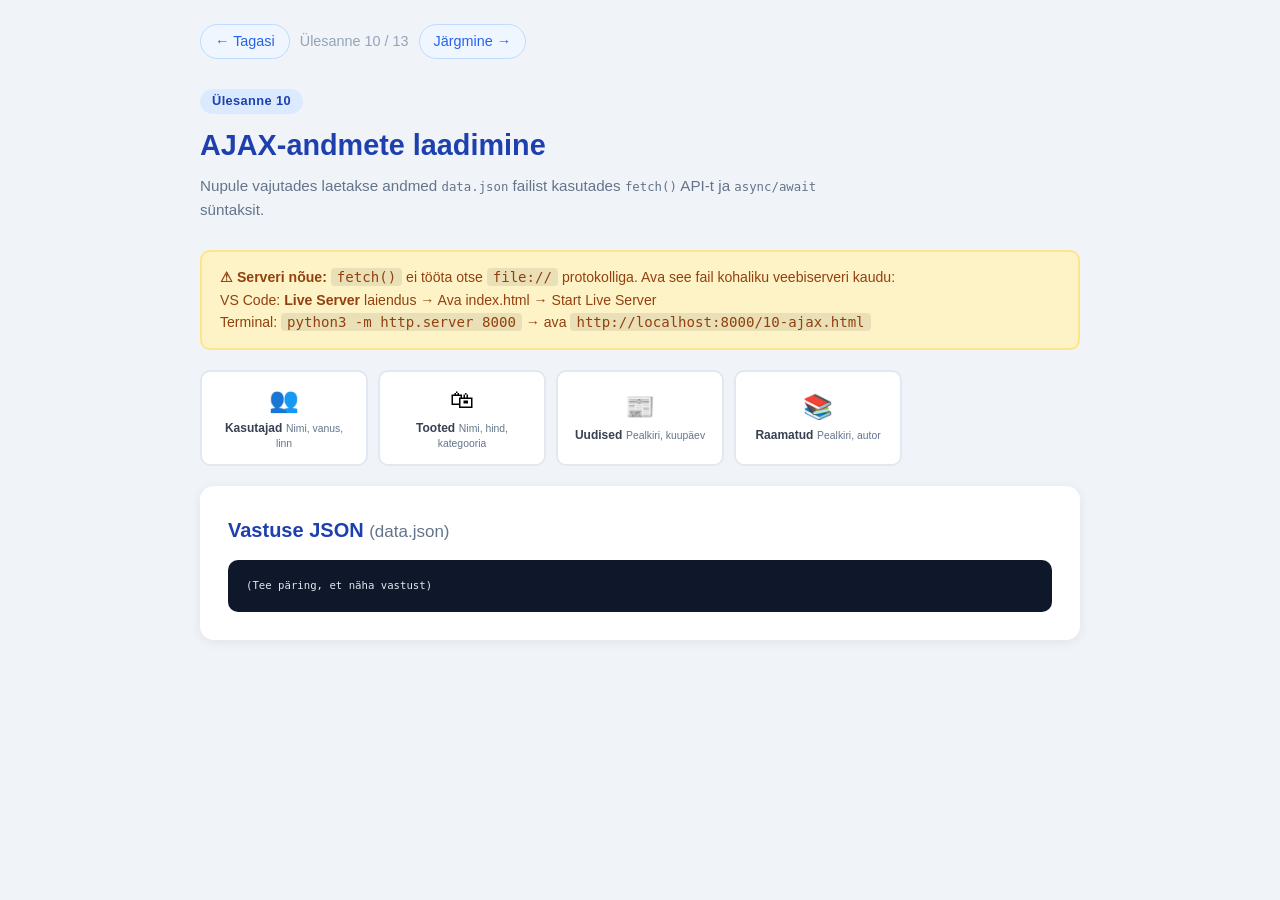
==== 10-ajax.html @ b6356fff "TAK25 JavaScript ülesanded 1-13" ====
<!DOCTYPE html>
<html lang="et">
<head>
    <meta charset="UTF-8">
    <meta name="viewport" content="width=device-width, initial-scale=1.0">
    <title>Ülesanne 10 – AJAX-andmete laadimine</title>
    <link rel="stylesheet" href="style.css">
    <style>
        .andme-nupud {
            display: grid;
            grid-template-columns: repeat(auto-fill, minmax(160px, 1fr));
            gap: 10px;
            margin-bottom: 20px;
        }

        .andme-nupp {
            padding: 14px 16px;
            border: 2px solid #e2e8f0;
            border-radius: 10px;
            background: white;
            cursor: pointer;
            text-align: center;
            transition: all 0.2s;
            font-family: inherit;
        }

        .andme-nupp:hover {
            border-color: #2563eb;
            background: #eff6ff;
        }

        .andme-nupp.aktiivne {
            border-color: #2563eb;
            background: #dbeafe;
        }

        .andme-nupp .nupp-ikoon { font-size: 1.8em; display: block; margin-bottom: 6px; }
        .andme-nupp .nupp-tekst { font-weight: 600; font-size: 0.9em; color: #374151; }
        .andme-nupp .nupp-kirje { font-size: 0.78em; color: #64748b; margin-top: 3px; }

        .laadimine {
            display: flex;
            align-items: center;
            gap: 12px;
            padding: 20px;
            color: #64748b;
            font-size: 0.95em;
        }

        .spinner {
            width: 24px;
            height: 24px;
            border: 3px solid #e2e8f0;
            border-top-color: #2563eb;
            border-radius: 50%;
            animation: spin 0.8s linear infinite;
        }

        @keyframes spin { to { transform: rotate(360deg); } }

        .info-päis {
            display: flex;
            align-items: center;
            justify-content: space-between;
            margin-bottom: 14px;
        }

        .server-märkus {
            background: #fef3c7;
            border: 2px solid #fde68a;
            border-radius: 10px;
            padding: 14px 18px;
            margin-bottom: 20px;
            font-size: 0.88em;
            color: #92400e;
        }

        .server-märkus code {
            background: rgba(0,0,0,0.08);
            padding: 1px 6px;
            border-radius: 4px;
            font-family: 'Consolas', monospace;
        }
    </style>
</head>
<body>
<div class="container">

    <nav class="nav">
        <a href="index.html">← Tagasi</a>
        <span>Ülesanne 10 / 13</span>
        <a href="11-otsing.html">Järgmine →</a>
    </nav>

    <span class="badge">Ülesanne 10</span>
    <h1>AJAX-andmete laadimine</h1>
    <p class="subtitle">
        Nupule vajutades laetakse andmed <code>data.json</code> failist kasutades
        <code>fetch()</code> API-t ja <code>async/await</code> süntaksit.
    </p>

    <div class="server-märkus">
        <strong>⚠ Serveri nõue:</strong> <code>fetch()</code> ei tööta otse <code>file://</code> protokolliga.
        Ava see fail kohaliku veebiserveri kaudu:<br>
        VS Code: <strong>Live Server</strong> laiendus → Ava index.html → Start Live Server<br>
        Terminal: <code>python3 -m http.server 8000</code> → ava <code>http://localhost:8000/10-ajax.html</code>
    </div>

    <!-- Andmete tüübi valik -->
    <div class="andme-nupud">
        <button class="andme-nupp" onclick="laadAndmed('kasutajad', this)">
            <span class="nupp-ikoon">👥</span>
            <span class="nupp-tekst">Kasutajad</span>
            <span class="nupp-kirje">Nimi, vanus, linn</span>
        </button>
        <button class="andme-nupp" onclick="laadAndmed('tooted', this)">
            <span class="nupp-ikoon">🛍</span>
            <span class="nupp-tekst">Tooted</span>
            <span class="nupp-kirje">Nimi, hind, kategooria</span>
        </button>
        <button class="andme-nupp" onclick="laadAndmed('uudised', this)">
            <span class="nupp-ikoon">📰</span>
            <span class="nupp-tekst">Uudised</span>
            <span class="nupp-kirje">Pealkiri, kuupäev</span>
        </button>
        <button class="andme-nupp" onclick="laadAndmed('raamatud', this)">
            <span class="nupp-ikoon">📚</span>
            <span class="nupp-tekst">Raamatud</span>
            <span class="nupp-kirje">Pealkiri, autor</span>
        </button>
    </div>

    <!-- Tulemuste kaart -->
    <div class="card" id="tulemused" style="display:none">
        <div class="info-päis">
            <h2 id="tulemustePealkiri"></h2>
            <span class="tag tag-blue" id="kirjeteArv"></span>
        </div>
        <div id="tulemusteSisu"></div>
    </div>

    <!-- JSON kood -->
    <div class="card">
        <h2>Vastuse JSON <span style="font-weight:400; font-size:0.85em; color:#64748b">(data.json)</span></h2>
        <pre id="jsonNäide" style="background:#0f172a; color:#e2e8f0; padding:18px; border-radius:10px; font-size:0.82em; overflow:auto; max-height:280px; line-height:1.5">(Tee päring, et näha vastust)</pre>
    </div>

</div>

<script>
    // ── Ülesanne 10: fetch(), async/await, asünkroonne andmete laadimine ──

    // async funktsioon võimaldab kasutada await
    async function laadAndmed(liik, nupp) {
        // Uuendame aktiivset nuppu
        document.querySelectorAll('.andme-nupp').forEach(b => b.classList.remove('aktiivne'));
        nupp.classList.add('aktiivne');

        const kaart   = document.querySelector('#tulemused');
        const sisu    = document.querySelector('#tulemusteSisu');

        // Näitame laadimisanimatsiooni
        kaart.style.display = 'block';
        sisu.innerHTML = '<div class="laadimine"><div class="spinner"></div><span>Laen andmeid…</span></div>';
        document.querySelector('#tulemustePealkiri').textContent = 'Laen…';
        document.querySelector('#kirjeteArv').textContent = '';

        try {
            // fetch() tagastab Promise – await ootab, kuni vastus saabub
            const vastus = await fetch('data.json');

            // Kontrollime, kas päring õnnestus (HTTP 200)
            if (!vastus.ok) {
                throw new Error('HTTP viga: ' + vastus.status);
            }

            // .json() loeb vastuse sisu ja teisendab JSON-iks
            const andmed = await vastus.json();

            // Kuvame JSON-i koodi kujul (JSON.stringify kujundab loetavaks)
            document.querySelector('#jsonNäide').textContent =
                JSON.stringify(andmed[liik], null, 2);

            // Kuvame andmed liigi järgi
            kuvaAndmed(liik, andmed[liik]);

        } catch (viga) {
            sisu.innerHTML =
                '<div class="result-box result-error">' +
                '⛔ Viga: ' + viga.message + '<br><br>' +
                'Kontrolli, kas kasutad kohalikku serverit (vt hoiatusteade ülevalpool).' +
                '</div>';
            document.querySelector('#tulemustePealkiri').textContent = 'Viga!';
            document.querySelector('#jsonNäide').textContent = '// Päring ebaõnnestus: ' + viga.message;
        }
    }

    function kuvaAndmed(liik, andmed) {
        const pealkirjad = {
            kasutajad: 'Kasutajad',
            tooted:    'Tooted',
            uudised:   'Uudised',
            raamatud:  'Raamatud'
        };

        document.querySelector('#tulemustePealkiri').textContent = pealkirjad[liik];
        document.querySelector('#kirjeteArv').textContent = andmed.length + ' kirjet';

        const tabel = document.createElement('table');
        let päisHtml = '';
        let kehaHtml = '';

        if (liik === 'kasutajad') {
            päisHtml = '<tr><th>#</th><th>Nimi</th><th>Vanus</th><th>Linn</th><th>Amet</th></tr>';
            andmed.forEach(k => {
                kehaHtml += '<tr><td>' + k.id + '</td><td><strong>' + k.nimi + '</strong></td>' +
                            '<td>' + k.vanus + '</td><td>' + k.linn + '</td><td>' + k.amet + '</td></tr>';
            });
        } else if (liik === 'tooted') {
            päisHtml = '<tr><th>#</th><th>Toode</th><th>Hind</th><th>Kategooria</th><th>Saadavus</th></tr>';
            andmed.forEach(t => {
                const saadavus = t.laos
                    ? '<span class="tag tag-green">Laos</span>'
                    : '<span class="tag tag-red">Otsas</span>';
                kehaHtml += '<tr><td>' + t.id + '</td><td><strong>' + t.nimi + '</strong></td>' +
                            '<td>' + t.hind + ' €</td><td>' + t.kategooria + '</td><td>' + saadavus + '</td></tr>';
            });
        } else if (liik === 'uudised') {
            päisHtml = '<tr><th>#</th><th>Pealkiri</th><th>Kuupäev</th><th>Kategooria</th></tr>';
            andmed.forEach(u => {
                kehaHtml += '<tr><td>' + u.id + '</td><td><strong>' + u.pealkiri + '</strong></td>' +
                            '<td>' + u['kuupäev'] + '</td><td><span class="tag tag-blue">' + u.kategooria + '</span></td></tr>';
            });
        } else if (liik === 'raamatud') {
            päisHtml = '<tr><th>#</th><th>Pealkiri</th><th>Autor</th><th>Aasta</th></tr>';
            andmed.forEach(r => {
                kehaHtml += '<tr><td>' + r.id + '</td><td><strong>' + r.pealkiri + '</strong></td>' +
                            '<td>' + r.autor + '</td><td>' + r.aasta + '</td></tr>';
            });
        }

        tabel.innerHTML = '<thead>' + päisHtml + '</thead><tbody>' + kehaHtml + '</tbody>';
        const sisu = document.querySelector('#tulemusteSisu');
        sisu.innerHTML = '';
        sisu.appendChild(tabel);
    }
</script>
</body>
</html>
---- style.css ----
/* TAK25 – JavaScript Ülesanded | Jagatud stiilid */

* {
    box-sizing: border-box;
    margin: 0;
    padding: 0;
}

body {
    font-family: 'Segoe UI', Tahoma, Geneva, Verdana, sans-serif;
    background: #f0f4f8;
    color: #1e293b;
    min-height: 100vh;
    padding: 24px 16px;
    line-height: 1.6;
}

.container {
    max-width: 880px;
    margin: 0 auto;
}

/* Navigatsioon */
.nav {
    display: flex;
    gap: 10px;
    margin-bottom: 28px;
    flex-wrap: wrap;
    align-items: center;
}

.nav a {
    color: #2563eb;
    text-decoration: none;
    font-weight: 500;
    font-size: 0.9em;
    padding: 5px 14px;
    border-radius: 20px;
    border: 1.5px solid #bfdbfe;
    background: #eff6ff;
    transition: all 0.2s;
}

.nav a:hover {
    background: #2563eb;
    color: white;
    border-color: #2563eb;
}

.nav span {
    color: #94a3b8;
    font-size: 0.9em;
}

/* Pealkirjad */
h1 {
    color: #1e40af;
    font-size: 1.8em;
    margin-bottom: 6px;
}

h2 {
    color: #1e40af;
    font-size: 1.25em;
    margin-bottom: 14px;
}

h3 {
    color: #374151;
    font-size: 1.05em;
    margin-bottom: 10px;
}

.badge {
    display: inline-block;
    background: #dbeafe;
    color: #1e40af;
    font-size: 0.8em;
    padding: 2px 12px;
    border-radius: 20px;
    margin-bottom: 8px;
    font-weight: 700;
    letter-spacing: 0.03em;
}

.subtitle {
    color: #64748b;
    margin-bottom: 28px;
    font-size: 0.95em;
    max-width: 620px;
}

/* Kaardid */
.card {
    background: white;
    border-radius: 14px;
    padding: 28px;
    box-shadow: 0 2px 12px rgba(0, 0, 0, 0.07);
    margin-bottom: 20px;
}

/* Vormi elemendid */
.form-group {
    margin-bottom: 18px;
}

label {
    display: block;
    font-weight: 600;
    margin-bottom: 7px;
    color: #374151;
    font-size: 0.95em;
}

input[type="text"],
input[type="email"],
input[type="password"],
input[type="number"],
select,
textarea {
    width: 100%;
    padding: 10px 14px;
    border: 2px solid #e2e8f0;
    border-radius: 8px;
    font-size: 1em;
    transition: border-color 0.2s, box-shadow 0.2s;
    outline: none;
    font-family: inherit;
    color: #1e293b;
    background: white;
}

input:focus,
select:focus,
textarea:focus {
    border-color: #2563eb;
    box-shadow: 0 0 0 3px rgba(37, 99, 235, 0.1);
}

input[type="range"] {
    width: 100%;
    margin: 8px 0;
    accent-color: #2563eb;
}

input[type="color"] {
    width: 56px;
    height: 42px;
    padding: 3px;
    border: 2px solid #e2e8f0;
    border-radius: 8px;
    cursor: pointer;
    background: white;
}

/* Nupud */
.btn {
    padding: 10px 22px;
    border: none;
    border-radius: 8px;
    cursor: pointer;
    font-size: 1em;
    font-weight: 600;
    transition: all 0.15s;
    margin: 4px 4px 4px 0;
    font-family: inherit;
}

.btn:active { transform: scale(0.97); }

.btn-primary  { background: #2563eb; color: white; }
.btn-primary:hover  { background: #1d4ed8; }

.btn-success  { background: #16a34a; color: white; }
.btn-success:hover  { background: #15803d; }

.btn-danger   { background: #dc2626; color: white; }
.btn-danger:hover   { background: #b91c1c; }

.btn-secondary { background: #64748b; color: white; }
.btn-secondary:hover { background: #475569; }

.btn-warning  { background: #d97706; color: white; }
.btn-warning:hover  { background: #b45309; }

.btn-outline {
    background: transparent;
    color: #2563eb;
    border: 2px solid #2563eb;
}
.btn-outline:hover { background: #eff6ff; }

.btn-sm { padding: 6px 14px; font-size: 0.875em; }
.btn-lg { padding: 13px 28px; font-size: 1.1em; }

/* Tulemuste kastid */
.result-box {
    margin-top: 16px;
    padding: 14px 18px;
    border-radius: 8px;
    border: 2px solid transparent;
    line-height: 1.7;
    font-size: 0.97em;
}

.result-info    { background: #eff6ff;  border-color: #93c5fd; color: #1e40af; }
.result-success { background: #f0fdf4;  border-color: #86efac; color: #15803d; }
.result-error   { background: #fef2f2;  border-color: #fca5a5; color: #dc2626; }
.result-warning { background: #fffbeb;  border-color: #fde68a; color: #92400e; }

/* Tabelid */
table {
    width: 100%;
    border-collapse: collapse;
    margin-top: 12px;
    font-size: 0.97em;
}

th {
    background: #1e40af;
    color: white;
    padding: 10px 14px;
    text-align: left;
    font-weight: 600;
}

th:first-child { border-radius: 8px 0 0 0; }
th:last-child  { border-radius: 0 8px 0 0; }

td {
    padding: 10px 14px;
    border-bottom: 1px solid #e2e8f0;
}

tr:last-child td { border-bottom: none; }
tr:hover td { background: #f8fafc; }

/* Kaheveereüline paigutus */
.grid-2 {
    display: grid;
    grid-template-columns: 1fr 1fr;
    gap: 20px;
}

@media (max-width: 580px) {
    .grid-2 { grid-template-columns: 1fr; }
    h1 { font-size: 1.4em; }
    .card { padding: 20px; }
}

/* Sildid */
.tag {
    display: inline-block;
    padding: 3px 10px;
    border-radius: 20px;
    font-size: 0.8em;
    font-weight: 600;
    margin: 2px;
}

.tag-green  { background: #dcfce7; color: #15803d; }
.tag-red    { background: #fee2e2; color: #dc2626; }
.tag-blue   { background: #dbeafe; color: #1e40af; }
.tag-yellow { background: #fef9c3; color: #854d0e; }
.tag-gray   { background: #f1f5f9; color: #475569; }
.tag-purple { background: #f3e8ff; color: #7c3aed; }
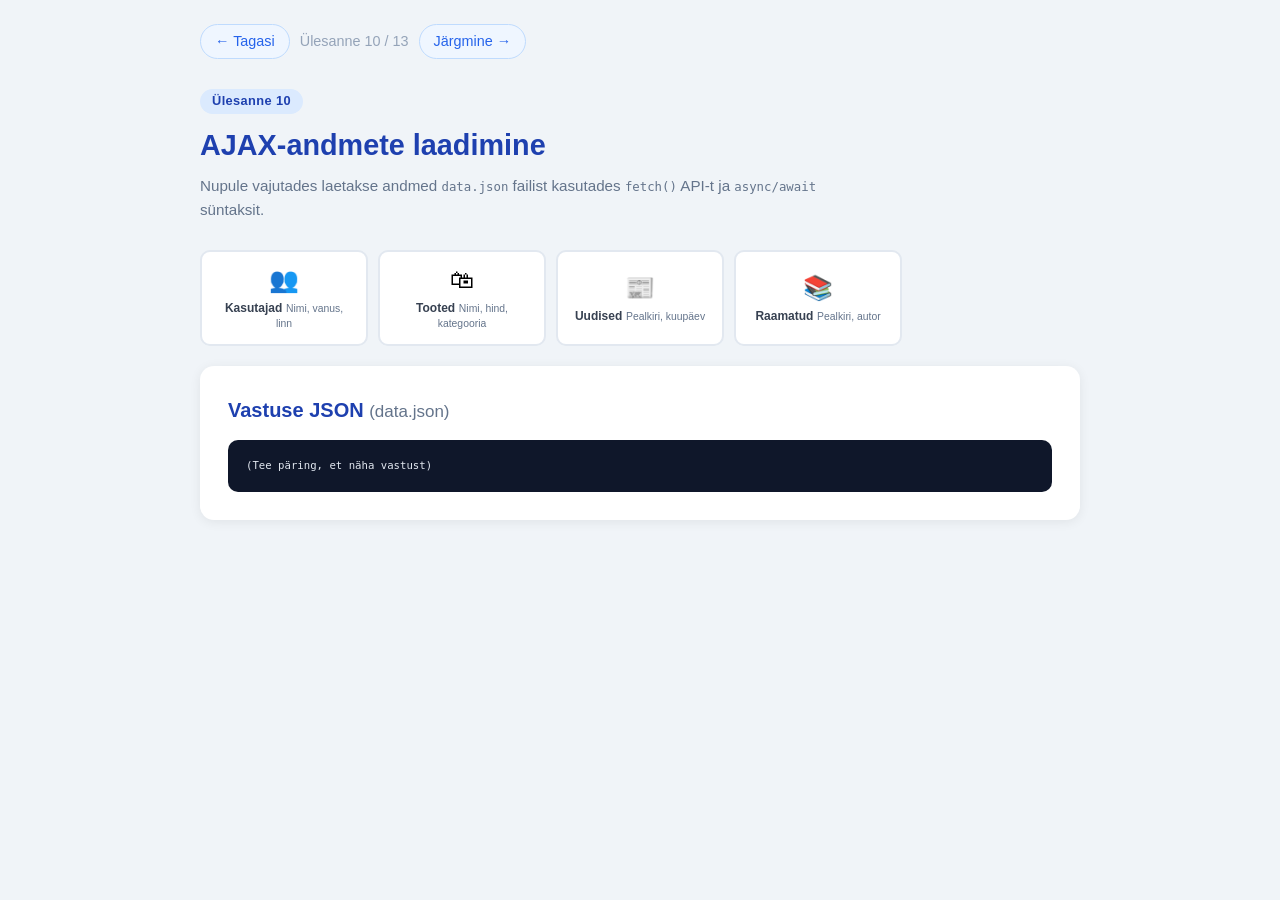
==== commit 8a712fee: "Peida serveri hoiatus HTTP keskkonnas" ====
--- a/10-ajax.html
+++ b/10-ajax.html
@@ -99,11 +99,10 @@
         <code>fetch()</code> API-t ja <code>async/await</code> süntaksit.
     </p>
 
-    <div class="server-märkus">
-        <strong>⚠ Serveri nõue:</strong> <code>fetch()</code> ei tööta otse <code>file://</code> protokolliga.
-        Ava see fail kohaliku veebiserveri kaudu:<br>
-        VS Code: <strong>Live Server</strong> laiendus → Ava index.html → Start Live Server<br>
-        Terminal: <code>python3 -m http.server 8000</code> → ava <code>http://localhost:8000/10-ajax.html</code>
+    <div class="server-märkus" id="serverMärkus" style="display:none">
+        <strong>⚠ Kohalik avamine:</strong> <code>fetch()</code> ei tööta otse <code>file://</code> protokolliga.
+        Kasuta VS Code <strong>Live Server</strong> laiendust või käivita terminalis:
+        <code>python3 -m http.server 8000</code>
     </div>
 
     <!-- Andmete tüübi valik -->
@@ -149,6 +148,11 @@
 
 <script>
     // ── Ülesanne 10: fetch(), async/await, asünkroonne andmete laadimine ──
+
+    // Näita hoiatust ainult siis, kui avatakse otse failisüsteemist
+    if (location.protocol === 'file:') {
+        document.querySelector('#serverMärkus').style.display = 'block';
+    }
 
     // async funktsioon võimaldab kasutada await
     async function laadAndmed(liik, nupp) {
